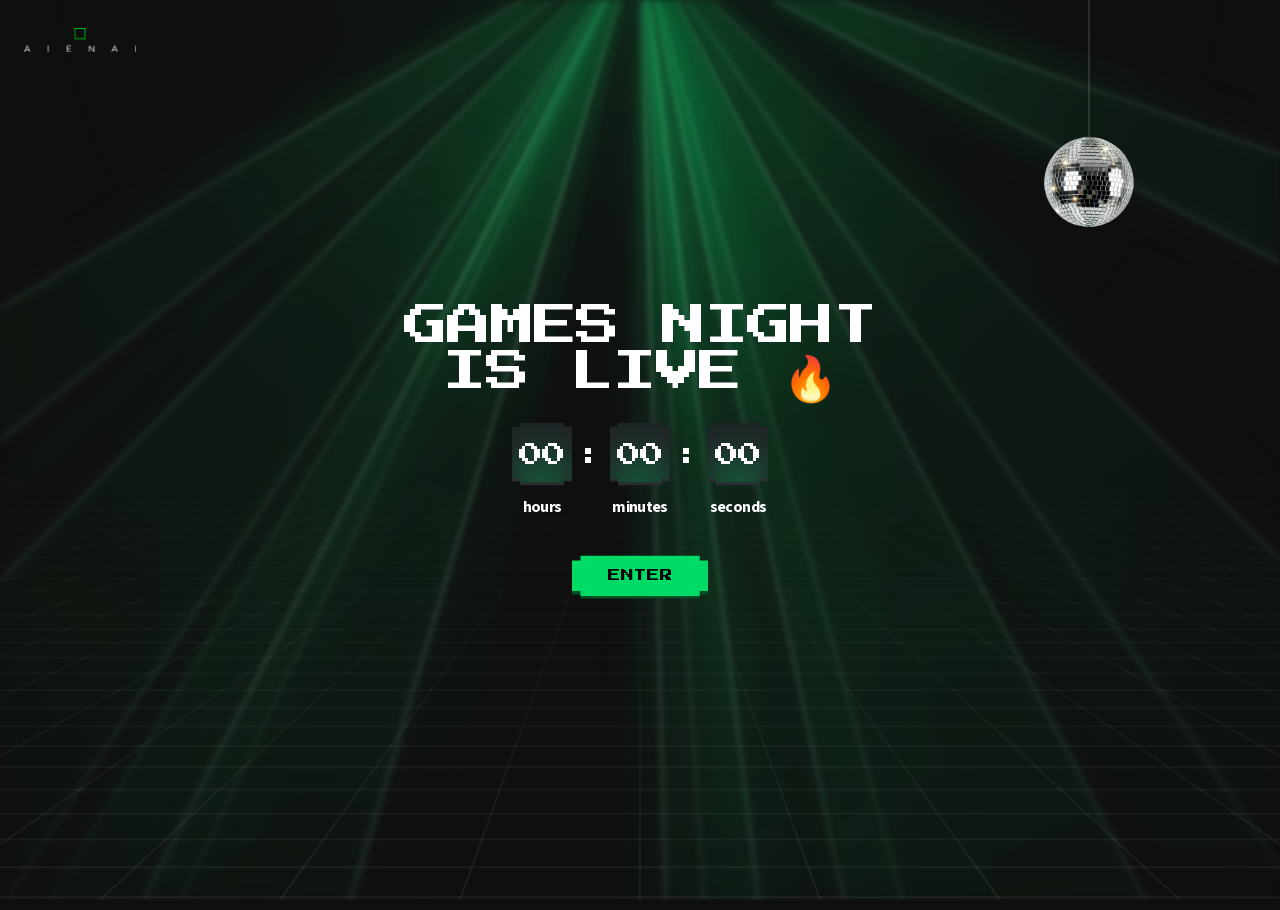
==== index.html @ 3b097fe2 "Add AIENAI Q3 socials holding page Countdown and run of show for the games night, built from Figma n" ====
<!DOCTYPE html>
<html lang="en-GB">
<head>
<meta charset="utf-8">
<meta name="viewport" content="width=device-width, initial-scale=1">
<title>AIENAI — The games haven’t started… yet.</title>
<style>
/* AIENAI holding page — Figma "HUM App" node 3719:5247 (Desktop - 1, 1440x832) */

/* Source Sans 3 stands in for Adobe Clean, which has no web-licensable equivalent. */
@font-face {
  font-family: "Press Start 2P";
  font-style: normal;
  font-weight: 400;
  font-display: block;
  src: url("[data-uri]") format("woff2");
}

@font-face {
  font-family: "Source Sans 3";
  font-style: normal;
  font-weight: 400;
  font-display: block;
  src: url("[data-uri]") format("woff2");
}

@font-face {
  font-family: "Source Sans 3";
  font-style: normal;
  font-weight: 700;
  font-display: block;
  src: url("[data-uri]") format("woff2");
}

:root {
  --bg: #0f0f0f;
  --plate-face: #202326;
  --plate-edge: #2A2E32;
  --green: #00DA66;
  --muted: #b3b3b3;
  --green-shadow: #005226;
  --pixel: "Press Start 2P", monospace;
  --ui: "Source Sans 3", "Adobe Clean", system-ui, -apple-system, sans-serif;
}

* { box-sizing: border-box; }

/* Both need overflow hidden, not just body: the off-state drift transforms push
   a view ~10px past the bottom edge, and overflow propagates html -> body, never
   body -> html. Left on html alone the viewport scrolls that 10px and shifts
   everything, the logo included. */
html, body {
  height: 100%;
  overflow: hidden;
}

body {
  margin: 0;
  background: var(--bg);
  color: #fff;
  font-family: var(--ui);
  overflow: hidden;
}

.defs {
  position: absolute;
  width: 0;
  height: 0;
}

/* The logo is the only route back to the countdown, so it sits above both
   views rather than alongside them at z-index 2. */
.logo-link {
  position: absolute;
  top: 28px;
  left: 24px;
  display: block;
  width: 112px;
  height: 24px;
  z-index: 3;
}

.logo-link:focus-visible {
  outline: 2px solid var(--green);
  outline-offset: 6px;
}

.logo {
  display: block;
  width: 112px;
  height: 24px;
  object-fit: cover;
}

/* Both views share the grid behind them, so only the foreground cross-fades.
   The outgoing view clears before the incoming one starts arriving, and each
   carries a 10px drift. The resting transform lives on the view itself; only
   the off states shift.

   Opacity and the drift start together, but the drift runs 100ms longer, so
   the content is gone before it settles and the eye never sees it stop. */
.view {
  opacity: 0;
  visibility: hidden;
  transition-property: opacity, transform, visibility;
  transition-duration: 300ms, 400ms, 0s;
  transition-timing-function: ease, ease, linear;
  transition-delay: 0s, 0s, 400ms;
}

.view.is-active {
  opacity: 1;
  visibility: visible;
  transition-delay: 200ms, 200ms, 0s;
}

/* The intro drifts downwards throughout its life: it arrives from above and
   leaves below, so the motion never reverses. The two offsets are distinct
   states, which is why leaving is tracked explicitly rather than inferred. */
.stage:not(.is-active) {
  transform: translate(-50%, calc(-50% - 10px));
}

.stage.is-leaving {
  transform: translate(-50%, calc(-50% + 10px));
}

/* The schedule rises into place and sinks back out. */
.schedule:not(.is-active) {
  transform: translateY(10px);
}

/* Used for one frame to reposition a hidden view without animating the jump. */
.view.no-transition {
  transition: none;
}

@media (prefers-reduced-motion: reduce) {
  .view,
  .view.is-active,
  .enter {
    transition: none;
  }
}

/* Centre stack: 758px wide, 40px between the headline block and the button. */
.stage {
  position: absolute;
  top: calc(50% + 0.5px);
  left: 50%;
  transform: translate(-50%, -50%);
  width: 758px;
  display: flex;
  flex-direction: column;
  align-items: center;
  gap: 40px;
  z-index: 2;
}

.headline-block {
  display: flex;
  flex-direction: column;
  align-items: center;
  gap: 28px;
  width: 100%;
}

.headline {
  margin: 0;
  width: 100%;
  font-family: var(--pixel);
  font-size: 44px;
  line-height: 46px;
  letter-spacing: -1.76px;
  font-weight: 400;
  text-align: center;
  color: #fff;
}

/* Countdown: three 60x93 units on a 98px pitch, colons centred in the gaps. */
.countdown {
  display: grid;
  grid-template-columns: 60px 38px 60px 38px 60px;
  align-items: start;
  width: 256px;
  height: 93px;
}

.unit {
  position: relative;
  width: 60px;
  height: 93px;
}

.plate {
  position: relative;
  width: 60px;
  height: 63px;
}

.plate-art {
  display: block;
  width: 60px;
  height: 63px;
}

.digits {
  position: absolute;
  top: 18px;
  left: 50%;
  transform: translateX(-50%);
  font-family: var(--pixel);
  font-size: 24px;
  line-height: 28px;
  letter-spacing: -0.96px;
  text-align: center;
  white-space: nowrap;
  color: #fff;
}

.label {
  position: absolute;
  top: 75px;
  left: 50%;
  transform: translateX(-50%);
  font-family: var(--ui);
  font-weight: 700;
  font-size: 16px;
  line-height: 18px;
  letter-spacing: -0.64px;
  text-align: center;
  white-space: nowrap;
  color: #fff;
}

/* Colons sit 2px lower than the digits, matching the Figma frame. */
.colon {
  margin-top: 20px;
  font-family: var(--pixel);
  font-size: 24px;
  line-height: 28px;
  letter-spacing: -0.96px;
  text-align: center;
  color: #fff;
}

.enter {
  position: relative;
  display: block;
  width: 136.23px;
  height: 43.9952px;
  text-decoration: none;
  transition: transform 150ms ease;
}

/* Scaling the anchor takes the plate and its label together. The label carries
   its own translateX(-50%), so it has to stay off the animated property or the
   two transforms overwrite each other and it jumps to the left edge. */
.enter:hover,
.enter:focus-visible {
  transform: scale(1.05);
}

.enter-art {
  display: block;
  width: 136.23px;
  height: 43.9952px;
}

.enter-text {
  position: absolute;
  top: 8.88px;
  left: 68.31px;
  transform: translateX(-50%);
  font-family: var(--pixel);
  font-size: 12.692px;
  line-height: 23.692px;
  letter-spacing: -0.2538px;
  white-space: nowrap;
  color: #000;
}

.enter:hover .enter-text,
.enter:focus-visible .enter-text {
  text-decoration: underline;
}

/* Run of show: a 680px column, left edge at 372px on the 1440px frame. */
.schedule {
  position: absolute;
  top: 80px;
  bottom: 0;
  left: calc(50% - 348px);
  width: 680px;
  overflow-y: auto;
  overscroll-behavior: contain;
  z-index: 2;
}

.schedule-title {
  margin: 0;
  padding: 8px;
  border-bottom: 1px solid var(--green);
  font-family: var(--pixel);
  font-size: 24px;
  line-height: 28px;
  letter-spacing: -0.96px;
  font-weight: 400;
  color: #fff;
}

/* The heading only takes focus to carry the reader across the transition. */
.schedule-title:focus:not(:focus-visible) {
  outline: none;
}

.schedule-table {
  margin-top: 40px;
}

/* Scaled ~15% up from the Figma 13px, with the row box and the time column
   widened to match so nothing tightens or clips. Eleven rows at this size
   still clear the 832px frame without scrolling. */
.schedule-head,
.schedule-row {
  display: flex;
  align-items: center;
  font-family: var(--ui);
  font-weight: 700;
  font-size: 15px;
  line-height: 21px;
  color: #fff;
}

.schedule-head {
  height: 32px;
  background: var(--plate-face);
  letter-spacing: 0.9px;
}

.schedule-row {
  height: 56px;
}

.col-time {
  flex: none;
  width: 78px;
  padding: 0 8px;
}

.col-segment {
  display: flex;
  flex: 1;
  flex-direction: column;
  gap: 2px;
  min-width: 0;
  padding: 0 16px;
}

.col-duration {
  flex: none;
  padding: 0 16px;
  text-align: right;
}

/* The row inherits bold from .schedule-row, so the UA's `b { bolder }` would
   resolve to 900 and only land on 700 for want of a heavier face. Pin it. */
.schedule-row .col-segment b {
  font-weight: 700;
}

/* The detail line steps back to regular, which is why a 400 face is loaded
   alongside the 700 one — without it, font matching reuses the bold. */
.schedule-row .col-segment small {
  font-weight: 400;
  font-size: 15px;
  line-height: 21px;
  color: var(--muted);
}

.schedule-row .col-duration {
  color: var(--muted);
}

/* Drawn at runtime by src/grid.js so the floor fills any viewport. */
.grid-pattern {
  position: fixed;
  inset: 0;
  overflow: hidden;
  z-index: 1;
  pointer-events: none;
}

.grid-pattern > svg {
  display: block;
  width: 100%;
  height: 100%;
}

/* Disco ball, Figma node 3746:10797: a 2px cord from the top edge down 140px,
   then a 100x100 ball at y=132, so the ball overlaps the last 8px of cord.
   Frame sits at x=1182 on the 1440 design, i.e. 158px in from the right.

   Horizontal position is the further right of two anchors. The right-hand one
   holds the design's corner offset, which is what wide screens get. The other
   keeps it clear of the 758px stage, and wins once the viewport is narrow
   enough that the corner offset would put the ball on top of the headline.
   Colliding is the worse failure of the two: html and body are overflow
   hidden, so an overlap cannot be scrolled away, whereas being pushed past
   the right edge just clips. */
.disco {
  position: fixed;
  top: 0;
  left: max(calc(100% - 258px), calc(50% + 399px));
  width: 100px;
  height: 232px;
  z-index: 1;
  pointer-events: none;
  /* Top of the cord. src/disco.js swings the whole element about this point,
     so the cord stays straight and the ball travels on its arc. */
  transform-origin: 50% 0;
}

/* Below this there is no room for it to be pushed into, and a half-clipped
   ball reads worse than no ball. */
@media (max-width: 900px) {
  .disco { display: none; }
}

.disco-cord {
  position: absolute;
  top: 0;
  left: 50%;
  transform: translateX(-50%);
  width: 2px;
  height: 140px;
  background: #d9d9d9;
  opacity: 0.15;
}

/* Deliberately not spinning. The source is a photograph, so its highlights are
   baked in; rotating the element would carry them round with it and the ball
   would read as lit from a moving source. */
.disco-ball {
  position: absolute;
  top: 132px;
  left: 0;
  width: 100px;
  height: 100px;
  background: url("[data-uri]") center / cover no-repeat;
  /* The only thing on either background layer that takes a pointer. Rounded so
     the grab target matches the ball rather than its bounding square; the
     image's own edge sits inside the inscribed circle, so nothing is clipped.
     touch-action stops a drag being claimed as a scroll gesture. */
  pointer-events: auto;
  border-radius: 50%;
  cursor: grab;
  touch-action: none;
}

.disco.is-dragging .disco-ball {
  cursor: grabbing;
}

/* Painted by src/lasers.js. Shares the grid's stacking band but comes later in
   the document, so the beams sit in front of the floor and behind the content
   without either needing its own z-index. */
.lasers {
  position: fixed;
  inset: 0;
  display: block;
  width: 100%;
  height: 100%;
  z-index: 1;
  pointer-events: none;
}
</style>
</head>
<body>

<svg class="defs" aria-hidden="true">
  <defs>
    <!-- Pixel-chamfered plate, 60x60, from Figma node 3724:5365 -->
    <path id="plate" d="M52 0V4H60V56H52V60H8V56H0V4H8V0H52Z"/>
    <!-- Button plate, 136.23x40.6152, from Figma node 3725:8258 -->
    <path id="key" d="M127.77 5.07715H136.23V35.5381H127.77V40.6152H8.46191V35.5381H0V5.07715H8.46191V0H127.77V5.07715Z"/>
    <clipPath id="plate-clip"><use href="#plate"/></clipPath>
    <filter id="glow-blur" x="-38" y="-7" width="136" height="136" filterUnits="userSpaceOnUse" color-interpolation-filters="sRGB">
      <feGaussianBlur stdDeviation="25"/>
    </filter>
  </defs>
</svg>

<a class="logo-link" href="#intro" aria-label="AIENAI, back to the countdown">
  <img class="logo" src="[data-uri]" width="112" height="24" alt="">
</a>

<main class="stage view" id="intro">
  <div class="headline-block">
    <h1 class="headline">The games haven’t<br>started… yet.</h1>

    <div class="countdown" role="timer" aria-live="off">
      <div class="unit">
        <div class="plate">
          <svg class="plate-art" viewBox="0 0 60 63" width="60" height="63" aria-hidden="true">
            <use href="#plate" y="3" fill="#2A2E32"/>
            <use href="#plate" fill="#202326"/>
            <g clip-path="url(#plate-clip)">
              <circle cx="30" cy="61" r="18" fill="#00DA66" filter="url(#glow-blur)"/>
            </g>
          </svg>
          <span class="digits" id="hours">4</span>
        </div>
        <span class="label">hours</span>
      </div>

      <span class="colon" aria-hidden="true">:</span>

      <div class="unit">
        <div class="plate">
          <svg class="plate-art" viewBox="0 0 60 63" width="60" height="63" aria-hidden="true">
            <use href="#plate" y="3" fill="#2A2E32"/>
            <use href="#plate" fill="#202326"/>
            <g clip-path="url(#plate-clip)">
              <circle cx="30" cy="61" r="18" fill="#00DA66" filter="url(#glow-blur)"/>
            </g>
          </svg>
          <span class="digits" id="minutes">37</span>
        </div>
        <span class="label">minutes</span>
      </div>

      <span class="colon" aria-hidden="true">:</span>

      <div class="unit">
        <div class="plate">
          <svg class="plate-art" viewBox="0 0 60 63" width="60" height="63" aria-hidden="true">
            <use href="#plate" y="3" fill="#2A2E32"/>
            <use href="#plate" fill="#202326"/>
            <g clip-path="url(#plate-clip)">
              <circle cx="30" cy="61" r="18" fill="#00DA66" filter="url(#glow-blur)"/>
            </g>
          </svg>
          <span class="digits" id="seconds">56</span>
        </div>
        <span class="label">seconds</span>
      </div>
    </div>
  </div>

  <a class="enter" href="#schedule" data-focus>
    <svg class="enter-art" viewBox="0 0 136.23 43.9952" width="136.23" height="43.9952" aria-hidden="true">
      <use href="#key" y="3.38" fill="#005226"/>
      <use href="#key" fill="#00DA66"/>
    </svg>
    <span class="enter-text">ENTER</span>
  </a>
</main>

<section class="schedule view" id="schedule">
  <h2 class="schedule-title" data-focus tabindex="-1">Q3 Socials</h2>

  <div class="schedule-table">
    <div class="schedule-head">
      <span class="col-time">TIME</span>
      <span class="col-segment">SEGMENT</span>
      <span class="col-duration">DURATION</span>
    </div>
    <div class="schedule-rows" id="schedule-rows"></div>
  </div>
</section>

<div class="grid-pattern" aria-hidden="true"><svg id="grid" aria-hidden="true"></svg></div>
<canvas class="lasers" id="lasers" aria-hidden="true"></canvas>

<!-- Figma node 3746:10797. Sits outside both views so it hangs over the intro
     and the schedule alike, and after the canvas so the beams pass behind it. -->
<div class="disco" aria-hidden="true">
  <span class="disco-cord"></span>
  <span class="disco-ball"></span>
</div>

<script>
/* Perspective floor from Figma node 3725:7473.
 *
 * Figma exports this as 73 masked SVGs (~10MB) at one fixed size. The geometry
 * underneath is simple, so it is redrawn here to whatever the viewport is.
 *
 * Everything is expressed relative to the floor depth (horizon to bottom edge),
 * which keeps the grid self-similar: a taller viewport scales the whole floor
 * rather than revealing a differently-proportioned one. Row positions and the
 * bottom-edge column spacing match the measured design at 1440x832; the
 * columns terminate on a band rather than the Figma vanishing point.
 */
(() => {
  const svg = document.getElementById("grid");
  if (!svg) return;

  const HORIZON = 0.5112; // fraction of viewport height, from the 1440x832 frame
  const COLUMN_SLOPE = 0.40912; // sideways drift per pixel of depth, per column
  const REFERENCE_DEPTH = 406.947;
  const REFERENCE_STROKE = 2;
  const FAN = 40; // extra columns past the viewport edge, forming the haze at the horizon

  // Columns terminate along a horizontal band rather than a single vanishing
  // point. tanh puts the outer columns asymptotically at the band's two ends,
  // so the haze collects there instead of being lost off-screen.
  const BAND_WIDTH = 0.6; // fraction of viewport width spanned by the band
  const BAND_TAPER = 0.12; // column spacing at the band, relative to the bottom edge

  // Row positions as fractions of floor depth, measured off the Figma export.
  // They compress faster than a true perspective near the horizon, so they are
  // kept verbatim rather than derived.
  const ROWS = [
    0.994, 0.92551, 0.86256, 0.80392, 0.74914, 0.69803, 0.65001, 0.60507,
    0.56274, 0.52273, 0.48502, 0.44947, 0.41561, 0.38359, 0.35312, 0.32419,
    0.29664, 0.27047, 0.24538, 0.22137, 0.1986, 0.17659, 0.15565, 0.13549,
    0.1161, 0.09748, 0.07962, 0.06254, 0.04592, 0.03007, 0.01467,
  ];

  const FADE_TO = 0.06; // line opacity at the bottom edge; zero at the horizon

  function draw() {
    const w = window.innerWidth;
    const h = window.innerHeight;
    const horizonY = h * HORIZON;
    const depth = h - horizonY;
    const originX = w / 2;
    const spread = COLUMN_SLOPE * depth; // column spacing at the bottom edge

    const parts = [
      `<defs><linearGradient id="grid-fade" gradientUnits="userSpaceOnUse" x1="0" y1="${horizonY.toFixed(2)}" x2="0" y2="${h}">` +
        `<stop offset="0" stop-color="#fff" stop-opacity="0"/>` +
        `<stop offset="1" stop-color="#fff" stop-opacity="${FADE_TO}"/>` +
        `</linearGradient></defs>`,
    ];
    const line = (x1, y1, x2, y2) =>
      parts.push(
        `<line x1="${x1.toFixed(2)}" y1="${y1.toFixed(2)}" x2="${x2.toFixed(2)}" y2="${y2.toFixed(2)}"/>`
      );

    const halfBand = (BAND_WIDTH * w) / 2;
    const bandSpacing = BAND_TAPER * spread;

    const columns = Math.ceil(originX / spread) + FAN;
    for (let n = -columns; n <= columns; n++) {
      const top = originX + halfBand * Math.tanh((n * bandSpacing) / halfBand);
      const drift = originX + n * spread - top;
      // Cut each column where it leaves the viewport, sideways or at the bottom.
      const t =
        drift === 0 ? 1 : Math.min(1, (drift > 0 ? w - top : top) / Math.abs(drift));
      line(top, horizonY, top + drift * t, horizonY + depth * t);
    }

    for (const t of ROWS) {
      const y = horizonY + depth * t;
      line(0, y, w, y);
    }

    svg.setAttribute("viewBox", `0 0 ${w} ${h}`);
    svg.setAttribute("stroke", "url(#grid-fade)");
    svg.setAttribute("stroke-width", (REFERENCE_STROKE * (depth / REFERENCE_DEPTH)).toFixed(2));
    svg.innerHTML = parts.join("");
  }

  let queued = false;
  draw();
  addEventListener("resize", () => {
    if (queued) return;
    queued = true;
    requestAnimationFrame(() => {
      queued = false;
      draw();
    });
  });
})();
</script>
<script>
/* The iMessage "Lasers" screen effect, rebuilt in one green and anchored to the
 * top edge rather than to a message bubble.
 *
 * Beams are rendered sharp into an offscreen buffer, then that whole buffer is
 * composited back three times at different blur radii: wide and faint for the
 * room glow, mid for the halo, tight to keep the edges readable. The blur is
 * what gives a beam its soft edge and the bloom inside it, and doing it once
 * over the whole fan also means crossings bloom together rather than each beam
 * carrying its own separate haze.
 *
 * Approximating that falloff by stacking nested wedges was tried first and does
 * not work at this scale. An edge line is only a few pixels across, so every
 * layer lands inside the same pixel column and the profile ends up quantised by
 * the raster, leaving the hard edge the layers were meant to remove.
 *
 * A beam is a shaft, not a line: two bright edge lines with a dimmer green fill
 * between them and a haze around the outside, four wedges in all. Blurring a
 * single bright centre line can only ever give a rope, because it has no
 * interior that is darker than its own edges; the structure has to be drawn in
 * before the blur can soften it.
 *
 * The source colour never changes; only intensity does. The original cycles the
 * hue, which is where most of its life comes from, so that life has to be found
 * elsewhere: every beam sways and flickers on its own period, and the periods
 * are deliberately unrelated so the fan never visibly repeats as a whole.
 *
 * Sits above the floor grid and below the content. Beams reaching the headline
 * are far enough down their falloff to stay well under white text.
 */
(() => {
  const canvas = document.getElementById("lasers");
  if (!canvas || !canvas.getContext) return;

  const ctx = canvas.getContext("2d");
  const buf = document.createElement("canvas");
  const bctx = buf.getContext("2d");
  const reduced = matchMedia("(prefers-reduced-motion: reduce)");

  // Canvas filter is Chrome 52+, Firefox 49+, Safari 17+. Without it the beams
  // still draw, just without the bloom, so the page degrades rather than fails.
  const canBlur = typeof ctx.filter === "string";

  // Blur radius, alpha. Radii are in design pixels and scaled to the viewport
  // so the glow keeps its proportions rather than thinning out on big screens.
  const PASSES = [
    [30, 0.36],
    [10, 0.42],
    [2.5, 0.85],
  ];

  // A beam is a shaft, not a line: two bright edges with a green fill between
  // them. Drawing one glowing line per beam gave a rope rather than a shaft,
  // because a single blurred core has no interior to be dimmer than its edges.
  const EDGE_RGB = "190,255,220";
  const FILL_RGB = "0,218,102";
  const HALO_RGB = "0,218,102";
  // The fill has to stay well under the edges. Measured at parity the shaft
  // blurs into a flat bar and the edges stop reading as edges at all; the gap
  // below is what keeps them visible through the widest blur pass.
  const EDGE_ALPHA = 0.8;
  const FILL_ALPHA = 0.15;
  const HALO_ALPHA = 0.085;
  // Halo reaches this far outside the shaft, as a multiple of its half-width.
  const HALO_SPREAD = 1.9;

  // Design pixels the apex sits above the top edge, scaled with the viewport.
  const ORIGIN_LIFT = 64;

  // Shapes the sway. A plain sine spreads its speed evenly over the sweep and
  // reads as a drift; a galvanometer crosses its centre quickly and then
  // brakes into each extreme. Dropping the exponent below 1 sharpens the
  // crossing and lengthens the braking.
  //
  // It cannot go far. The derivative is unbounded at the crossing, so the beam
  // stops sweeping and starts teleporting: at 0.55, measured per frame rather
  // than per instant, the sweep sits under a third of its own top speed for
  // 98% of its travel and covers the rest in a couple of frames, which reads
  // as a twitch. 0.82 keeps about 40% of the sweep at speed and spends the
  // other 60% braking, which is the shape being aimed at.
  const SWAY_SHAPE = 0.82;

  function swing(phase) {
    const s = Math.sin(phase);
    return Math.sign(s) * Math.abs(s) ** SWAY_SHAPE;
  }

  // Fixed seed: the fan is authored, not random per load, so what gets reviewed
  // is what ships.
  const rand = (() => {
    let s = 0x2f6e2b1;
    return () => ((s = (s * 1664525 + 1013904223) >>> 0) / 4294967296);
  })();

  // Fewer than before: each beam is now a ribbon rather than a line, so the
  // same count would close the fan into a solid sheet.
  const BEAM_COUNT = 9;

  const BEAMS = Array.from({ length: BEAM_COUNT }, (_, i) => {
    const t = i / (BEAM_COUNT - 1);
    return {
      // Fanned across the lower half circle, jittered so the spacing never
      // looks stepped.
      angle: (t - 0.5) * 2.42 + (rand() - 0.5) * 0.4,
      sway: 0.04 + rand() * 0.1,
      // Crosses in 1.3 to 2.4 seconds. The shaping only redistributes speed
      // within a sweep, it cannot make one faster, so the period has to carry
      // the actual pace.
      swaySpeed: 1.3 + rand() * 1.1,
      swayPhase: rand() * Math.PI * 2,
      // Angular half-width, so a beam keeps its shape at any viewport size.
      // Sized against the blur rather than by eye: the widest pass is 30px, so
      // anything narrower than roughly 60px across gets its interior filled
      // straight back in and the two edges collapse into one line again. These
      // clear that from about a third of the way down the screen, which is
      // also where the reference beams start to separate.
      width: 0.045 + rand() * 0.085,
      // Half-thickness of an edge line. Small enough that the blur is what
      // gives it its visible width, as with the old core.
      edge: 0.0016 + rand() * 0.0016,
      flickerSpeed: 0.5 + rand() * 1.9,
      flickerPhase: rand() * Math.PI * 2,
      // Wide range on purpose: an evenly lit fan reads as a peacock tail, so a
      // few beams carry the eye and the rest sit back as haze.
      gain: 0.28 + rand() * 0.72,
      // How far the shaft opens and closes, as a fraction of its width. The
      // low end of the range is near zero on purpose: a fan where every beam
      // breathes reads as the whole thing pulsing, so some have to hold still
      // for the ones that move to be noticed.
      breathe: 0.06 + rand() * 0.42,
      // Roughly a 12 to 25 second cycle. Slower than this and the shaft is
      // only ever measurably wider, never seen to widen; faster and it stops
      // being a beam sweeping and starts being a shape animating.
      breatheSpeed: 0.26 + rand() * 0.27,
      // Phase is stepped by index rather than drawn from the seed. Random
      // phases clump, and any moment where most of the fan happens to be in
      // step turns the effect into a single global pulse. Spreading them round
      // the circle guarantees that whatever is opening has something else
      // closing against it; the unequal speeds then let the pairing drift so
      // it never settles into a visible rhythm.
      breathePhase: (i / BEAM_COUNT) * Math.PI * 2 + rand() * 0.5,
    };
  });

  let w = 0;
  let h = 0;
  let scale = 1;
  let raf = null;

  function resize() {
    // Deliberately 1x even on retina. Blur cost scales with pixel count, and at
    // dpr 2 the three passes are four times the work for detail that the blur
    // immediately destroys. Measured at 1440x832: ~5ms a frame at 1x, which
    // would not hold at 2x. Nothing in this layer has a hard edge to lose;
    // the grid and the text are separate elements and stay crisp.
    const dpr = 1;
    w = innerWidth;
    h = innerHeight;
    scale = Math.max(0.6, h / 832);

    for (const c of [canvas, buf]) {
      c.width = Math.round(w * dpr);
      c.height = Math.round(h * dpr);
    }
    ctx.setTransform(dpr, 0, 0, dpr, 0, 0);
    bctx.setTransform(dpr, 0, 0, dpr, 0, 0);
  }

  // Fills between two angular bounds either side of the beam axis. Bounds are
  // independent rather than symmetric so the same primitive draws the interior
  // fill, the halo around it, and each edge line as an off-centre sliver.
  function wedge(ox, oy, angle, a0, a1, reach, alpha, rgb) {
    const s0 = Math.sin(angle + a0);
    const c0 = Math.cos(angle + a0);
    const s1 = Math.sin(angle + a1);
    const c1 = Math.cos(angle + a1);

    // The apex is nudged off the origin so a zero-width sliver still has area.
    const near = 1;
    const ex = ox + Math.sin(angle) * reach;
    const ey = oy + Math.cos(angle) * reach;

    // Falloff is deliberately front-loaded. The reach has to exceed the screen
    // diagonal or shallow beams stop mid-air, but a gradient spread evenly over
    // that reach leaves them near full strength at the bottom edge, which is
    // what turns the fan into a solid sunburst.
    const grad = bctx.createLinearGradient(ox, oy, ex, ey);
    grad.addColorStop(0, `rgba(${rgb},${alpha})`);
    grad.addColorStop(0.05, `rgba(${rgb},${alpha})`);
    grad.addColorStop(0.24, `rgba(${rgb},${alpha * 0.3})`);
    grad.addColorStop(0.62, `rgba(${rgb},0)`);
    grad.addColorStop(1, `rgba(${rgb},0)`);

    bctx.fillStyle = grad;
    bctx.beginPath();
    bctx.moveTo(ox + s0 * near, oy + c0 * near);
    bctx.lineTo(ox + s1 * near, oy + c1 * near);
    bctx.lineTo(ox + s1 * reach, oy + c1 * reach);
    bctx.lineTo(ox + s0 * reach, oy + c0 * reach);
    bctx.closePath();
    bctx.fill();
  }

  function draw(t) {
    const ox = w / 2;
    // Apex sits above the top edge so the pinch point where every shaft
    // collapses to a point is off-screen. Sitting it on the edge gave the fan
    // a visible origin, which reads as a light source in the room rather than
    // beams passing through it. Far enough up that the narrowest shaft has
    // opened past the blur by the time it crosses into view.
    const oy = -ORIGIN_LIFT * scale;
    const reach = Math.hypot(w, h) * 1.35;

    bctx.clearRect(0, 0, w, h);
    bctx.globalCompositeOperation = "lighter";

    for (const b of BEAMS) {
      const angle = b.angle + swing(t * b.swaySpeed + b.swayPhase) * b.sway;
      // Never fully off: a beam that blinks out and back reads as a glitch.
      const flicker = 0.72 + 0.28 * Math.sin(t * b.flickerSpeed + b.flickerPhase);
      const gain = b.gain * flicker;
      // Only the shaft opens and closes. The edges are lines, so they keep
      // their thickness and travel apart instead of fattening with it.
      const wd =
        b.width * (1 + Math.sin(t * b.breatheSpeed + b.breathePhase) * b.breathe);
      const ed = b.edge;

      // Outside in: haze around the shaft, the green interior, then the two
      // edges last so they sit on top of their own fill rather than under it.
      const halo = wd * HALO_SPREAD;
      wedge(ox, oy, angle, -halo, halo, reach, HALO_ALPHA * gain, HALO_RGB);
      wedge(ox, oy, angle, -wd, wd, reach, FILL_ALPHA * gain, FILL_RGB);
      wedge(ox, oy, angle, -wd - ed, -wd + ed, reach, EDGE_ALPHA * gain, EDGE_RGB);
      wedge(ox, oy, angle, wd - ed, wd + ed, reach, EDGE_ALPHA * gain, EDGE_RGB);
    }

    ctx.clearRect(0, 0, w, h);
    ctx.globalCompositeOperation = "lighter";

    // Wash: lifts the black just enough that the beams look like they are
    // lighting the room rather than floating over it.
    const wash = ctx.createRadialGradient(ox, oy, 0, ox, oy, h * 0.7);
    wash.addColorStop(0, "rgba(0,218,102,0.055)");
    wash.addColorStop(0.5, "rgba(0,218,102,0.014)");
    wash.addColorStop(1, "rgba(0,218,102,0)");
    ctx.fillStyle = wash;
    ctx.fillRect(0, 0, w, h);

    if (canBlur) {
      for (const [radius, alpha] of PASSES) {
        ctx.filter = `blur(${(radius * scale).toFixed(2)}px)`;
        ctx.globalAlpha = alpha;
        ctx.drawImage(buf, 0, 0, w, h);
      }
      ctx.filter = "none";
      ctx.globalAlpha = 1;
    } else {
      ctx.drawImage(buf, 0, 0, w, h);
    }

    // Bloom, breathing on a period unrelated to any beam.
    const pulse = 0.85 + 0.15 * Math.sin(t * 0.9);
    const r = Math.min(w, h) * 0.16 * pulse;
    const bloom = ctx.createRadialGradient(ox, oy, 0, ox, oy, r);
    bloom.addColorStop(0, "rgba(200,255,225,0.22)");
    bloom.addColorStop(0.3, "rgba(0,218,102,0.085)");
    bloom.addColorStop(1, "rgba(0,218,102,0)");
    ctx.fillStyle = bloom;
    ctx.fillRect(ox - r, oy - r, r * 2, r * 2);

    ctx.globalCompositeOperation = "source-over";
  }

  function frame(now) {
    draw(now / 1000);
    raf = requestAnimationFrame(frame);
  }

  function start() {
    stop();
    if (reduced.matches) {
      draw(0);
      return;
    }
    raf = requestAnimationFrame(frame);
  }

  function stop() {
    if (raf !== null) cancelAnimationFrame(raf);
    raf = null;
  }

  resize();
  start();

  let queued = false;
  addEventListener("resize", () => {
    if (queued) return;
    queued = true;
    requestAnimationFrame(() => {
      queued = false;
      resize();
      if (reduced.matches) draw(0);
    });
  });

  // Nothing to animate for a backgrounded tab.
  addEventListener("visibilitychange", () => (document.hidden ? stop() : start()));
  reduced.addEventListener("change", start);
})();
</script>
<script>
/* Makes the disco ball a pendulum you can drag.
 *
 * The whole .disco element rotates about the top of its cord rather than the
 * ball moving on its own, which is what a ball on a string actually does: the
 * cord stays straight and the ball tilts with it.
 *
 * Released, it integrates a damped pendulum rather than running a canned
 * keyframe animation. A fixed animation would always swing the same distance
 * for the same length of time, so a nudge and a hard flick would look
 * identical; here the release speed comes off the pointer and carries through.
 *
 * Idle cost is zero. The loop sleeps once the swing falls below a threshold
 * and is only woken by a release, so the page is not holding a frame open for
 * a ball that is hanging still, on top of what the lasers already cost.
 */
(() => {
  const root = document.querySelector(".disco");
  const ball = document.querySelector(".disco-ball");
  if (!root || !ball) return;

  const reduced = matchMedia("(prefers-reduced-motion: reduce)");

  // Pivot to centre of mass: 140px of cord, less the 8px the ball overlaps it,
  // plus the ball's 50px radius.
  const LENGTH = 182;
  // Not real gravity. Pixels are not metres, and at 9.81 the period works out
  // near 27 seconds, which reads as broken rather than slow. This gives about
  // 1.9s, which is what a ball on a short cord looks like.
  const GRAVITY = 2000;
  // Settles in about 11 seconds from a full-scale drag. Lighter damping looks
  // no better and keeps the corner of the page moving for nearly 20.
  const DAMPING = 1;
  // Past critical, so under reduced motion it returns to rest without ever
  // crossing centre. The drag still tracks; it just doesn't oscillate after.
  const REDUCED_DAMPING = 6;
  const MAX_ANGLE = 0.6;
  // Fixed substep. Integrating a whole frame at once goes unstable on a long
  // frame, and a dropped frame is exactly when the swing is worth keeping.
  const STEP = 1 / 240;
  const SLEEP_ANGLE = 0.002;
  const SLEEP_SPEED = 0.01;
  // A flick can report an enormous instantaneous speed, and this is a real
  // pendulum rather than an eased animation, so too much of it puts the ball
  // over the top: measured at 8 it carried 464 degrees, winding right round
  // the pivot instead of swinging. At 2.5 a hard flick from the drag limit
  // peaks near 53 degrees, which is as far as it can go and still read as a
  // swing.
  const MAX_RELEASE_SPEED = 2.5;
  // A pointer that came to rest before letting go should drop, not fling.
  const STALE_MS = 120;

  let angle = 0;
  let speed = 0;
  let pivotX = 0;
  let dragging = false;
  let pointerId = null;
  let lastAngle = 0;
  let lastTime = 0;
  let prev = 0;
  let carry = 0;
  let raf = null;

  function measure() {
    // Read the used style rather than the bounding box: the box is the rotated
    // one, so measuring it mid-swing would walk the pivot along with the ball.
    if (!root.offsetWidth) return;
    pivotX = parseFloat(getComputedStyle(root).left) + root.offsetWidth / 2;
  }

  // The cord swings and the ball counter-rotates by the same amount, so it
  // travels along the arc while keeping its own orientation. That is what a
  // ball on a chain does, as opposed to a bob on a rigid rod, and it is also
  // the only way the swing can go wide: the source is a photograph, so its
  // specular highlights are baked in, and carrying them round through 50
  // degrees reads as the room's lighting having swung rather than the ball.
  function render() {
    const t = angle ? `rotate(${angle.toFixed(5)}rad)` : "";
    root.style.transform = t;
    ball.style.transform = angle ? `rotate(${(-angle).toFixed(5)}rad)` : "";
  }

  // The CSS rotation that puts the ball under the pointer, taken from the
  // pointer's horizontal offset against the fixed cord length.
  //
  // The pointer's y is deliberately not used. It was the vertical leg of an
  // atan2, but it measures the absolute drop below the pivot, so dragging
  // downwards lengthened that leg and shrank the angle: the same 80px
  // sideways pull gave 30 degrees at the ball's resting height and 10 at
  // 300px below it, and a straight-down drag gave zero. Down-and-sideways is
  // the natural gesture on a ball hanging at the top of the screen, and a
  // drag that barely moved and then barely swung read as the ball having
  // seized. The cord can't stretch, so its length is the hypotenuse and the
  // horizontal offset alone fixes the angle.
  //
  // Note the sign. This returns a rotation, not a bearing, and a positive CSS
  // rotation carries a point hanging below the origin to the left: six
  // o'clock going clockwise arrives at seven, not five. Measuring the offset
  // the other way round and handing that straight to rotate() sends the ball
  // away from the pointer.
  function angleFor(x) {
    const reach = Math.max(-1, Math.min(1, (pivotX - x) / LENGTH));
    const a = Math.asin(reach);
    return Math.max(-MAX_ANGLE, Math.min(MAX_ANGLE, a));
  }

  function frame(now) {
    const damping = reduced.matches ? REDUCED_DAMPING : DAMPING;
    carry += Math.min(0.05, (now - prev) / 1000);
    prev = now;

    while (carry >= STEP) {
      speed += (-(GRAVITY / LENGTH) * Math.sin(angle) - damping * speed) * STEP;
      angle += speed * STEP;
      carry -= STEP;
    }
    render();

    if (Math.abs(angle) < SLEEP_ANGLE && Math.abs(speed) < SLEEP_SPEED) {
      angle = 0;
      speed = 0;
      render();
      raf = null;
      return;
    }
    raf = requestAnimationFrame(frame);
  }

  function wake() {
    if (raf !== null) return;
    prev = performance.now();
    carry = 0;
    raf = requestAnimationFrame(frame);
  }

  ball.addEventListener("pointerdown", (e) => {
    measure();
    dragging = true;
    pointerId = e.pointerId;
    ball.setPointerCapture(pointerId);
    root.classList.add("is-dragging");
    if (raf !== null) {
      cancelAnimationFrame(raf);
      raf = null;
    }
    speed = 0;
    angle = angleFor(e.clientX);
    lastAngle = angle;
    lastTime = performance.now();
    render();
    e.preventDefault();
  });

  ball.addEventListener("pointermove", (e) => {
    if (!dragging || e.pointerId !== pointerId) return;
    const next = angleFor(e.clientX);
    const now = performance.now();
    const dt = (now - lastTime) / 1000;
    // Sampling every move event makes the release speed jittery on a fast
    // pointer; a floor on dt averages over enough travel to be stable.
    if (dt > 0.008) {
      speed = (next - lastAngle) / dt;
      lastAngle = next;
      lastTime = now;
    }
    angle = next;
    render();
  });

  function release(e) {
    if (!dragging || (e && e.pointerId !== pointerId)) return;
    dragging = false;
    pointerId = null;
    root.classList.remove("is-dragging");
    if (performance.now() - lastTime > STALE_MS) speed = 0;
    speed = Math.max(-MAX_RELEASE_SPEED, Math.min(MAX_RELEASE_SPEED, speed));
    wake();
  }

  ball.addEventListener("pointerup", release);
  ball.addEventListener("pointercancel", release);
  // Capture can be dropped without a pointerup ever reaching the ball. Left
  // unhandled, dragging stays true for good: the ball holds its angle, ignores
  // the physics loop and keeps the grabbing cursor, which is the one way it can
  // genuinely seize rather than just swing weakly.
  ball.addEventListener("lostpointercapture", release);

  measure();
  addEventListener("resize", measure);
})();
</script>
<script>
/* Clicks the ENTER button.
 *
 * The source recording is a real mouse click, which is two separate transients:
 * a quiet tick as the button goes down and a louder one as it comes back up,
 * 125ms apart. Rather than store that gap, the two are cut out as their own
 * assets and fired on pointerdown and pointerup, so the sound lasts as long as
 * the press actually lasts. A long hold holds the click open, which a single
 * baked clip can't do, and it drops the 115ms of inaudible silence between them
 * that would otherwise be ~70% of the bytes.
 *
 * Web Audio rather than an <audio> element: a new buffer source per press has
 * no rewind, so repeated taps always sound and overlap cleanly instead of
 * cutting each other off.
 *
 * The context is built on the first press, not at load. Built at load it would
 * be born suspended and log an autoplay warning; built inside the gesture it
 * starts running. Decoding is async, so the very first press plays a frame or
 * two late, and every press after it is immediate.
 */
(() => {
  const enter = document.querySelector(".enter");
  if (!enter) return;

  const Ctx = window.AudioContext || window.webkitAudioContext;
  if (!Ctx) return;

  // Both peak at -1dBFS. That is mastering level, not interface level, so it is
  // pulled down here rather than baked into the assets: the gain is the part
  // worth tuning, and attenuating the PCM would only throw away resolution.
  const VOLUME = 0.35;

  const SOUNDS = {
    down: "UklGRhgFAABXQVZFZm10IBAAAAABAAEARKwAAIhYAQACABAATElTVBoAAABJTkZPSVNGVA4AAABMYXZmNjIuMTIuMTAxAGRhdGHSBAAAAwD+/wMA/v8DAP7/AgAAAAEAAAAAAAAAAAACAP7/AgD//wEAAQD//wIA//8BAAEA/v8CAP//AAACAP7/AgD+/wIAAAAAAAAAAAD//wIA//8CAP//AQAAAAIA/f8EAPv/BAD+/wEAAQAAAAAAAAAAAAAAAQAAAAEA//8DAP7/AgAAAAAAAQD//wEAAAABAP//AgD+/wMA/f8DAP//AQAAAAAAAgD+/wMA/f8DAP7/AgAAAAEA//8CAP7/AgAAAAAAAQD//wEA//8BAAAAAAAAAAEAAAD//wEA7v/v//T/8gBs/0AaOAB919Y4l/BxW3ATphRLFwS66SRTveDyMxDMx/0hTN+lXxdQK/ys/9CNxMhLkznROT8PEnZO4BG4AUojTRM4SRED6tPtz56QnNpGCCsGzyQ7/TEQWQwtIxZKlyP9CBXt7biQ2UgAAgCjFRLzyvPvAHkGFTIPIBIIue+B1VTzvPav/ukB8vIU8rUDkQo5DKkTR/QM/ZH9S/Pd+yvwQ/0P+LP+1BTbDvsRXgjM/8f4APKc8tTucvN4+yD+hwihCo4KSAswBA4DZv4b/MD7DfYQ+Xz6a/svAOcA2gPwBHwD4gMdA7MC4wBQ/qf9A/1R/UX+2/41AAcBgQEpAosCngIAAhEBYADQ/7r/tP+4//j/YACkAMcA4ADzANsAngCPAKUAxAC0AKUAtQDUANsAxgC9AKoAhQBaAGAAlwDSAPcABQH2AK0ASwD4/9r/2f/w/wwANwB0ALgA1ADaALsAigBOADEAFgD7//H/AQApAD4AXgB1AIkAhQB6AFoAMwAJANf/xf/L/+T/BwAbADAAMgAyACgAGwAIAPz/8P/m/+L/3//w//f/AAAOABYAFAAOAAEA/f/5//L/9P/0//b/9//9//r/AAD+//j/+f/1//j/9//2//b/9P/3//X/9v/y//X/8//0//D/8//0//T/9//x//H/9v/w//b/7//z//D/9f/x//P/8//x//X/8v/z//D/8v/0/+//8//u//T/8v/z//P/8v/z//L/8//w//P/8P/z//D/8//0//H/9f/w//P/9f/y//L/8//w//L/8//y//D/8v/w//T/8P/z//P/8//x//T/8f/0/+7/8v/x//L/8f/w//P/8P/x//H/9P/w//D/8f/y//X/8f/y//H/8v/y//H/8v/y//L/9P/z//H/9P/w//b/8P/z//L/8P/z//H/9P/v//L/8//x//T/7P/2//D/9//w//b/7//0//D/9P/v//T/8v/x//D/8//0//D/9v/x//H/8//0//T/8v/0//T/8f/4//L/9//w//f/8//3//D/9P/0//T/9f/0//T/9v/z//b/+f/0//X/9v/1//b/9P/3//b/9//3//f/9f/3//f/9//3//f/9//4//X/9v/3//n/+P/4//j/9v/5//j/+P/4//n/9//6//n/+f/5//n/+//4//z/+P/8//j/+v/7//r/+//6//v/+v/8//n/+//7//v/+v/8//v//P/8//v//f/9//z//f/8//3//P/8//3//f/8//3//f/+//7//v/+//3////9//7//v/+//7////+/////v///////////wAA//8AAP//AAAAAAAAAAAAAAAAAAAAAA==",
    up: "UklGRl4NAABXQVZFZm10IBAAAAABAAEARKwAAIhYAQACABAATElTVBoAAABJTkZPSVNGVA4AAABMYXZmNjIuMTIuMTAxAGRhdGEYDQAA/f8CAP7/AAD/////AAD/////AAD+/wEA/f8CAP7///8BAP3/AgD+/wAA//8BAP3/AQD+/wAA//8AAP3/AQD+////AAD+/wAA///+/wAA/v8BAP7/AQD8/wMA/P8DAPz/AQD9/wEA/////wAA/v8BAP3/AQD/////AQD9/wEA/f8AAP////8AAP7///8BAPz/AwD8/wEAAAD+/wEA/v///wEA/v8BAP3/AgD9/wEA/v8AAP//AAD+/wEA/v8AAP///v8CAP7/AAD/////AAD//wAA/f8BAP3/AQD+/wAA/v8AAP7/AgD9/wEA/v8AAP////8AAP7/AQD+////AQD+/wEA/v///wAAAQD//wIA//8AAAEA//8CAP//AQD+/wIA5//l/+b/3f/e/+b/6f8XAIb/hwGjAEQDiAF4/Sn6YQU8HS0bnRNIAPXqptyf0yAmPlLvQvwtYBAz+gPrnO83VGJWgUbGLhURFPo+5psKhkPtNvgdtftO3DHGv7bl+qky4wUW/[base64]/+QM3hJjEZsMVA2vEFgWWCzjQDtFakMsOycz+R6BDV8JNAj4AAX1Ue505vTRaMBpvO/HqNRt4aD1IACV/gX60vZiANgKEg+NFJENfwNb+Jjs3+k88jf43gPxA1ABfAOt/zAIFBfAJ7outC2gKvkgVQ+gB/oFgAmoAaD1Ue0S5G/WRdpp4j7yIvMk8VP3YfeG9Lv3yPunBGsBygArAnX6NPSQ8nDy6PXu8Ib1NQCYA+sHagaGCWsK3ARYCqUNlxQmFO4PFQcC+xDz9/al+Qv+l/6e/G79UPfa8V3ztvWn+zT9FPuY9jfx9/G39k77X/2V+R362/ck9iX4bv62BnIMmxJlFXoTxQ57DgAPZBF9EE4Qugz6BWADBgGG/839qfoD+Zz2wvR28u3xGPIT8/7yKfJA76DvE/D48VT0+fbA+Yj7aftk+6b9BAHQBGQH6Qn0CvUKiwmgCX8KEwraCooLtgrJCAUG9QMvAz4CwQI9AqsA+/5I/c78Kvwr/Jv8UPxD+4X5Svf89Sn2Qffz+OL5l/qZ+uj57PnE+mH8LP6R/2IAugDBANoAlQGpAs0DkATlBNYEYQS7A2IDcgOaA8ADvAOQAzMD2wK2Aq4CgQIZAnoBugDE/93+PP7n/bj9jv1w/T/9/vzP/M38+vxH/ar98/0r/kH+c/68/hb/kv8BAGYAsADhAAkBKQFMAX8BtwHvASECRAJjAnEChQKOApACcgI5AvwBpQFXARMBzgCSAF0AIADv/8P/qf+V/5D/lv+U/5X/jP+R/4b/jf+Y/63/w//n/[base64]/97/xP+2/7D/qv+j/6v/rv+8/7v/wP/L/9H/3v/l//r/DAAeADMATQBeAHcAiwCdAKkAtAC+AMAAvgC5ALcAqgCjAJcAiQByAF0AQgAwABwAFwALAAUA/v/z/+v/5//d/83/yf/B/8P/uv/L/83/3f/p//b///8LABoAIQAmAC4AOAA+AEUAUABYAGIAaABsAG0AZgBlAGQAXQBWAEsAOQAzACcAHgAPAAEA8P/a/87/vv+t/5//lv+M/4v/jf+O/5n/nv+u/7X/xP/O/9f/4v/j//L/9//+/wEABgAKAA4ADQARAA4ACQAHAAUA///7//H/7//w/+D/4//d/9b/yP/O/8j/vv+//7r/vv+z/7L/sf+s/67/sP+y/7P/uf+5/7//xv/I/8r/0P/U/9L/2//i/+D/5v/l/+n/7P/m/+n/4//n/+D/4P/h/9b/1//S/9D/zP/P/8r/y//H/8f/yf/K/8X/yf/C/8X/w//F/8X/xP/H/8r/yP/H/8v/0f/L/8//zv/P/9X/0f/R/9D/zv/T/9H/z//Q/8r/zf/H/83/x//O/8b/w//E/8j/yf/I/8P/xP/E/8P/xv/I/8j/wf/I/8n/yP/J/8P/yv/H/8z/x//J/8X/w//G/8T/xP/B/8L/wv/H/8H/xv/F/8T/xv/G/8H/yv/E/77/w//C/8L/wv/B/8T/xP/F/8H/xv/F/8P/x//E/8f/wP/H/8f/yf/F/8X/wf/H/8H/x//E/8D/wv/B/8b/vf/F/8D/wP/J/7//yf+9/8f/wf+//8T/wf/F/8X/vv/F/77/xf/C/8X/wP/E/8P/vv/F/8L/xP/D/8H/yP++/8L/w/+//8H/wP/D/8L/x/++/8b/wP/J/8L/wP/D/8X/wf+//8L/xf/I/8T/wf/F/8j/wv/C/8P/xv/D/8T/xf/B/8T/yP/D/8H/xP/G/8f/w//D/8D/vv/C/8v/vf/E/8L/xv/F/8b/w//J/8H/xP/E/8P/wP+//8X/xP/E/8b/w//F/8H/yf+8/8L/wv+//8P/wP/I/77/wP/B/8L/wP/C/8H/xv+8/8f/xP/J/7v/xf+8/8b/x//E/8T/yP/B/8D/wP/F/8L/v//D/8P/vf/B/8H/xP/E/8D/wP/C/8P/v//C/8b/wf/E/8L/w//G/8L/vv+//8j/v//E/8P/wP+//8D/w//B/8j/w//A/8T/wv/D/8r/vv/D/8L/w/+//8j/vv/H/7v/wP/G/8P/v/+9/7//wv/C/8n/xP/C/8L/yP/D/8P/yf/A/8D/xP/J/8j/wf++/8T/xf/C/8H/vf/F/8T/yf/C/8T/vv/C/8r/vf/I/8D/yP/A/7//xP/F/8L/xv++/8T/v//B/8L/xv/A/7z/wP/D/8P/wv/E/8P/xf/B/8H/wv++/8j/w//D/8D/xv+//8f/wP/H/8H/vf/H/8f/w/++/8D/xv/F/8b/w//D/7//yf/B/73/wP/C/8b/vv/I/8b/xv/F/8T/wP/H/8H/w/+//8L/xf/C/8T/wP/C/8r/wv/D/8n/yf/C/8b/v//G/7//x//G/8X/wv/E/7//xv+5/8X/x//E/7//yP/C/8j/xP/E/8P/wv/D/8X/wf/E/8b/xv/D/8X/w/+//8X/w//F/8n/xP/E/8n/xv/D/8L/xP/D/8T/yP/E/8X/wv/F/8b/wf/F/8f/wv/N/8P/wf+8/8X/xP/E/8j/xP/C/8b/xv/F/8H/w//F/8b/v//H/8L/w//C/8f/xv/I/8j/yf/D/8b/wP/J/8D/yP/D/8L/xf/B/7//xP/C/8b/w//H/8f/xP/F/8P/xf/G/8f/xP/N/8T/xP/E/8D/yv/E/8b/wf/C/8b/v//D/8j/xP/I/8P/x//D/8j/w//E/8b/xv/J/8X/xv/H/8X/yf/H/8f/yP/I/8j/xP/C/8f/y//E/8b/xf/K/8n/yv/F/8T/yP/K/8v/v//J/8j/yP/L/83/xf/N/8T/y//H/8v/zv/J/8z/y//N/9H/z//N/9L/0//L/83/y//R/8z/0f/L/8z/yv/O/9D/zP/Q/9X/0f/R/9H/1P/S/9P/2P/P/9T/1P/V/9j/0v/X/9b/1v/U/9f/1v/Y/9j/1v/Z/9n/1//a/9b/2P/Y/9n/3f/a/9f/2f/X/9n/3f/a/9//3P/h/9//2//h/9r/3//a/93/2//c/9//2//c/9z/3v/d/97/4P/k/97/4//f/+P/3v/k/9//4v/j/9//4P/g/9//3//f/+X/4P/i/+T/5f/l/+H/5v/k/+f/5v/l/+X/5v/m/+P/5v/o/+b/5//l/+f/5//n/+j/5//o/+v/6v/o/+j/7P/r/+f/5//p/+n/6f/r/+z/7f/p/+3/7v/r/+7/7v/u/+z/8P/s//D/7P/t//H/7f/u//D/8v/u/+//7//v//D/8f/w//D/7v/x//L/8f/y//H/8f/z//P/8v/y//P/8//0//P/9f/1//T/9P/0//T/9f/2//T/+P/2//f/9//2//f/9//2//f/9v/4//f/+v/3//r/+f/5//j/+//5//n/+//5//n/+v/6//v/+//7//v/+//7//z//P/8//z//f/9//3//f/9//3//f/+//7//v/+/////v///////////wAAAAAAAAAAAAAAAA==",
  };

  let ctx = null;
  const decoded = {};
  // A press that lands on the button but is released somewhere else still has
  // to close the click, so the release is watched on the window. The flag keeps
  // that from firing on presses that started anywhere but the button.
  let armed = false;

  function bytes(b64) {
    const bin = atob(b64);
    const out = new Uint8Array(bin.length);
    for (let i = 0; i < bin.length; i++) out[i] = bin.charCodeAt(i);
    return out.buffer;
  }

  function play(which) {
    if (!ctx) {
      ctx = new Ctx();
      for (const name of Object.keys(SOUNDS)) {
        decoded[name] = ctx.decodeAudioData(bytes(SOUNDS[name]));
      }
    }
    // Returning to the tab can leave the context suspended even though it was
    // started from a gesture.
    if (ctx.state === "suspended") ctx.resume().catch(() => {});

    const here = ctx;
    decoded[which]
      .then((buffer) => {
        const src = here.createBufferSource();
        const gain = here.createGain();
        src.buffer = buffer;
        gain.gain.value = VOLUME;
        src.connect(gain).connect(here.destination);
        src.start();
      })
      // Decoding or playback failing is not a reason to break the button.
      .catch(() => {});
  }

  function press() {
    armed = true;
    play("down");
  }

  function release() {
    if (!armed) return;
    armed = false;
    play("up");
  }

  enter.addEventListener("pointerdown", press);

  // Enter and Space activate the link too, and holding either repeats keydown.
  enter.addEventListener("keydown", (e) => {
    if (e.repeat || (e.key !== "Enter" && e.key !== " ")) return;
    press();
  });

  // All three on the window: activating the link hands focus to the schedule
  // heading, so by the time the key comes back up the button no longer has it
  // and a listener bound to the button would never hear the release.
  addEventListener("pointerup", release);
  addEventListener("pointercancel", release);
  addEventListener("keyup", release);
})();
</script>
<script>
/* Counts down to 15:00 WAT on 1 October 2026. WAT is UTC+1 with no DST, so the
 * target is a fixed instant and the page shows the same remaining time in every
 * timezone.
 *
 * At zero the clock stops on 00:00:00 and the headline swaps. Hours are padded
 * like the other two units so that final state reads as a whole clock rather
 * than "0:00:00", and so the line doesn't reflow when it drops below ten.
 *
 * #intro-end previews that finished state without waiting for the clock. It is
 * not a view of its own: views.js doesn't recognise it, so it falls through to
 * the intro, and the only thing that changes here is the reading of how much
 * time is left. Navigating away restores the real countdown, so the preview
 * can't get stuck.
 */
(() => {
  const TARGET = Date.UTC(2026, 9, 1, 14, 0, 0);
  const PREVIEW_HASH = "#intro-end";

  const headline = document.querySelector(".headline");
  const hours = document.getElementById("hours");
  const minutes = document.getElementById("minutes");
  const seconds = document.getElementById("seconds");

  const WAITING_HEADLINE = headline.innerHTML;
  const LIVE_HEADLINE = "GAMES NIGHT<br>IS LIVE \u{1F525}";

  const pad = (n) => String(n).padStart(2, "0");

  // Tri-state, so the first call always writes and later ones only touch the
  // headline when the state actually flips rather than once a second.
  let live = null;
  let timer = null;

  function setLive(next) {
    if (next === live) return;
    live = next;
    headline.innerHTML = next ? LIVE_HEADLINE : WAITING_HEADLINE;
    headline.classList.toggle("is-live", next);
  }

  function tick() {
    clearTimeout(timer);

    const left =
      location.hash === PREVIEW_HASH ? 0 : Math.max(0, TARGET - Date.now());
    const total = Math.floor(left / 1000);

    hours.textContent = pad(Math.floor(total / 3600));
    minutes.textContent = pad(Math.floor(total / 60) % 60);
    seconds.textContent = pad(total % 60);
    setLive(left === 0);

    if (left > 0) timer = setTimeout(tick, 1000 - (Date.now() % 1000));
  }

  tick();
  addEventListener("hashchange", tick);
})();
</script>
<script>
/* Two views over one shared background: the countdown and the run of show.
 *
 * The grid never re-renders — only the foreground cross-fades, driven by the
 * URL hash so the browser's back button returns to the countdown.
 *
 * The intro enters from above and exits below, so it only ever drifts
 * downwards. That needs two distinct off states, hence the is-leaving class.
 *
 * The run of show is the People & Operations programme for 1 October 2026.
 * Durations chain into the following start time everywhere except the welcome,
 * which leaves five minutes of slack before the icebreaker, so start times are
 * authored rather than derived.
 */
(() => {
  const SEGMENTS = [
    {
      time: "3:00PM",
      title: "Arrival & settle in",
      detail: "Music on, snacks out, teams find their spots",
      duration: "10 min",
    },
    {
      time: "3:10PM",
      title: "Welcome & house rules",
      detail: "Ayo opens · teams, scoring, prizes",
      duration: "10 min",
    },
    {
      time: "3:25PM",
      title: "Icebreaker",
      detail: "Two Truths & a Lie · quick-fire round",
      duration: "15 min",
    },
    {
      time: "3:40PM",
      title: "Game 1 — Word scramble",
      detail: "Rebus puzzles · Tournament",
      duration: "30 min",
    },
    {
      time: "4:10PM",
      title: "Break & refreshments",
      detail: "Reset drinks, mingle, catch breath",
      duration: "15 min",
    },
    {
      time: "4:25PM",
      title: "Game 2 — Company Quiz",
      detail: "10 to 15 questions · AIENAI, values, WoW",
      duration: "25 min",
    },
    {
      time: "4:50PM",
      title: "Game 3 — Imposter",
      detail: "Peak-energy closer for the games section",
      duration: "30 min",
    },
    {
      time: "5:20PM",
      title: "Scores & EOQ moment",
      detail: "Team scores tallied · EOQ winner announced · winning team prize",
      duration: "20 min",
    },
    {
      time: "5:40PM",
      title: "Words from Fe / Ini",
      detail: "Quarter wrap · thank-yous · look-ahead",
      duration: "10 min",
    },
    {
      time: "5:50PM",
      title: "Group photo",
      detail: "Wardrobe reset · team + individual shots",
      duration: "10 min",
    },
    {
      time: "6:00PM",
      title: "Free flow",
      detail: "Music up, drinks out, roll into dinner venue",
      duration: "",
    },
  ];

  const escape = (s) =>
    s.replace(/&/g, "&amp;").replace(/</g, "&lt;").replace(/>/g, "&gt;");

  document.getElementById("schedule-rows").innerHTML = SEGMENTS.map(
    (s) => `<div class="schedule-row">
      <span class="col-time">${escape(s.time)}</span>
      <span class="col-segment"><b>${escape(s.title)}</b><small>${escape(s.detail)}</small></span>
      <span class="col-duration">${escape(s.duration)}</span>
    </div>`
  ).join("");

  const views = new Map(
    [...document.querySelectorAll(".view")].map((el) => [el.id, el])
  );

  function show(name, initial) {
    const active = views.has(name) ? name : "intro";

    for (const [id, el] of views) {
      const isActive = id === active;

      if (isActive && el.classList.contains("is-leaving")) {
        // Return to the pre-entry offset. The view is transparent here, but the
        // jump still has to be committed unanimated or it plays in reverse.
        el.classList.add("no-transition");
        el.classList.remove("is-leaving");
        el.offsetHeight;
        el.classList.remove("no-transition");
      } else if (!isActive && el.classList.contains("is-active")) {
        el.classList.add("is-leaving");
      }

      el.classList.toggle("is-active", isActive);
      el.setAttribute("aria-hidden", String(!isActive));
    }

    if (!initial) {
      views.get(active).querySelector("[data-focus]").focus({ preventScroll: true });
    }
  }

  addEventListener("hashchange", () => show(location.hash.slice(1)));
  show(location.hash.slice(1), true);
})();
</script>
</body>
</html>
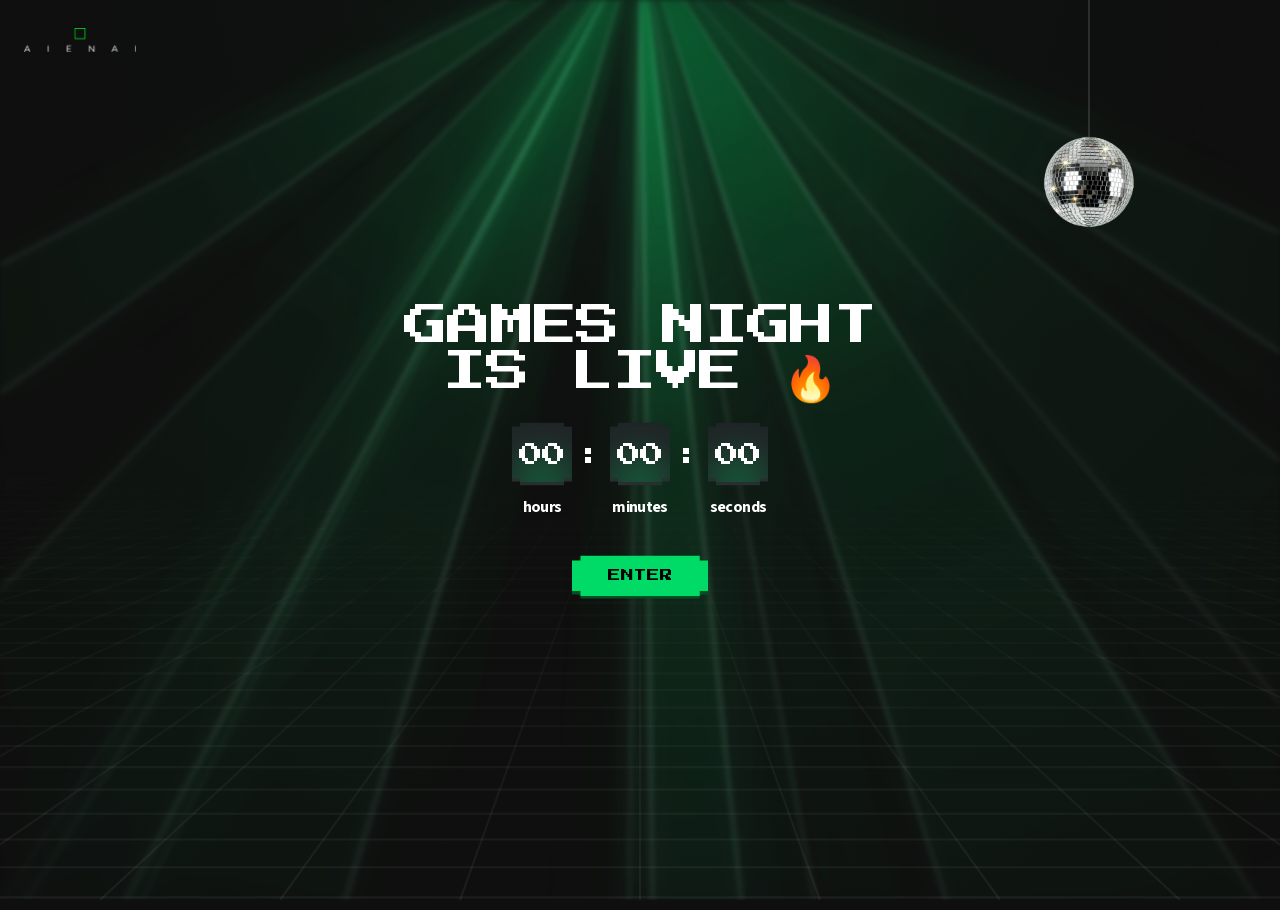
==== commit ee1db0cc: "Keep the holding page out of search results Hosting on GitHub Pages needs the repo public, but the r" ====
--- a/index.html
+++ b/index.html
@@ -3,6 +3,9 @@
 <head>
 <meta charset="utf-8">
 <meta name="viewport" content="width=device-width, initial-scale=1">
+<!-- The repo is public so GitHub Pages will serve it, but the run of show is
+     internal. Keep it out of search results: shareable by link, not findable. -->
+<meta name="robots" content="noindex, nofollow">
 <title>AIENAI — The games haven’t started… yet.</title>
 <style>
 /* AIENAI holding page — Figma "HUM App" node 3719:5247 (Desktop - 1, 1440x832) */
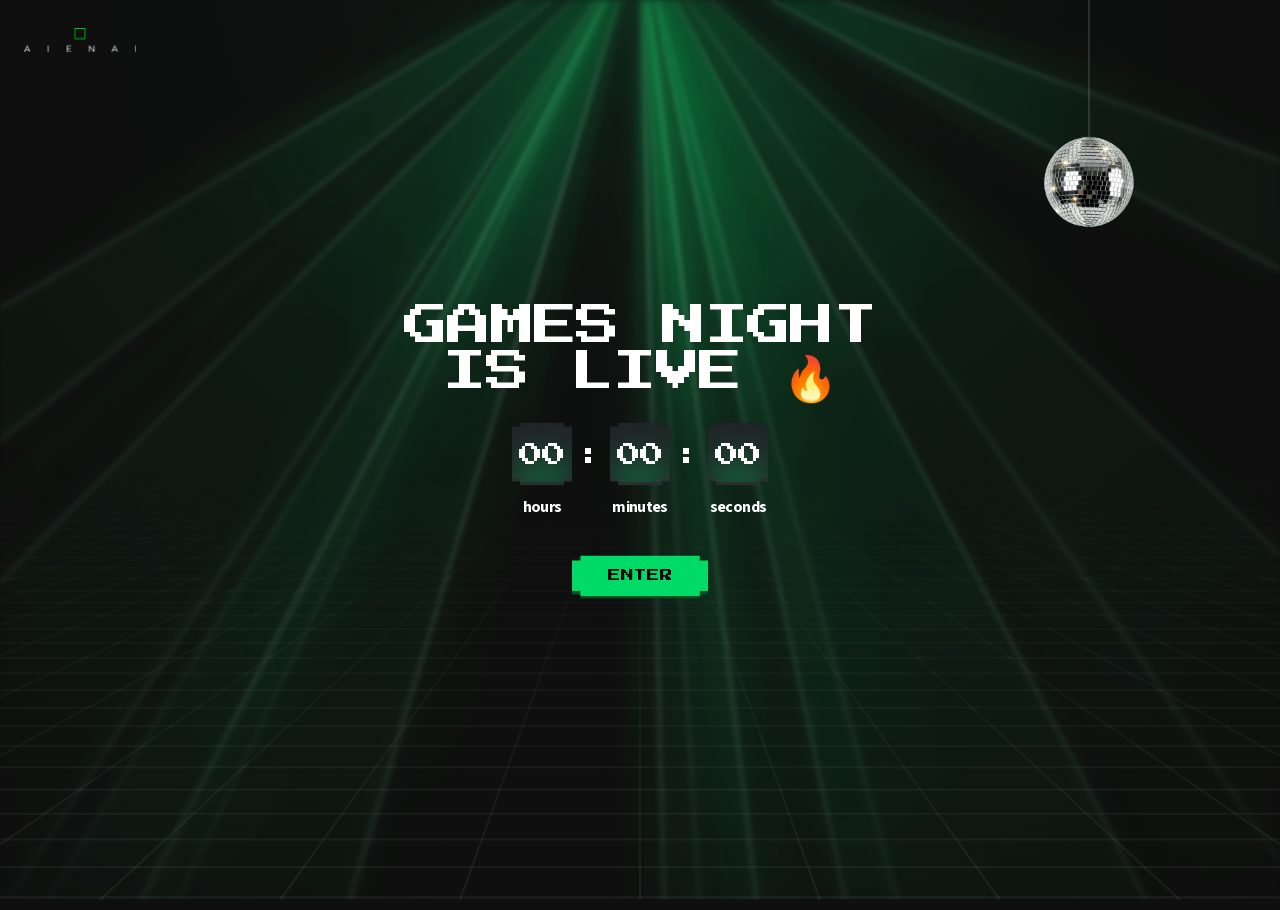
==== commit 30c00aad: "Correct the countdown when a backgrounded tab wakes The swap to the live headline rides a chain of s" ====
--- a/index.html
+++ b/index.html
@@ -1341,6 +1341,19 @@
 
   tick();
   addEventListener("hashchange", tick);
+  // A backgrounded tab has its timers throttled, and a frozen or suspended one
+  // has them deferred outright, so the swap can land late for anyone who left
+  // the page open across the start. tick() clears its own pending timer before
+  // doing anything, so calling it again is safe: it just re-reads the clock and
+  // re-arms. Returning to the tab therefore always shows the true state rather
+  // than whatever the last timer that managed to run left behind.
+  // Deliberately not gated on document.hidden. Ticking on the way out is
+  // harmless, and trusting that flag would mean trusting the one thing that is
+  // unreliable here: anything that reports the page hidden while it is on
+  // screen would suppress the very correction this exists to make.
+  // Bound to document, which is where the event is actually fired. It does
+  // bubble to window, but there is no reason to depend on that.
+  document.addEventListener("visibilitychange", tick);
 })();
 </script>
 <script>
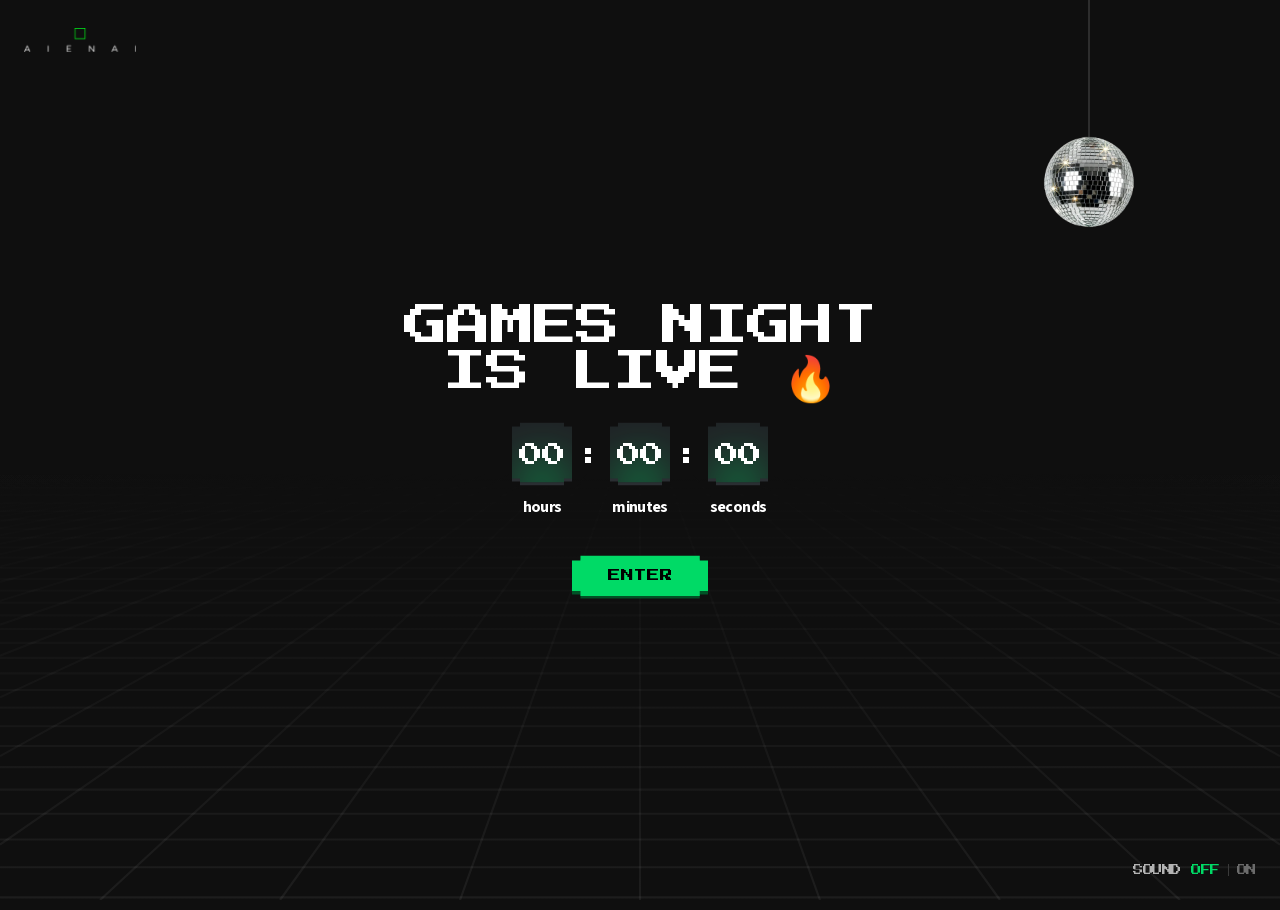
==== commit 67f4a640: "Add a sound control to the holding page Music, off by default, with an OFF | ON control in the botto" ====
--- a/index.html
+++ b/index.html
@@ -465,6 +465,62 @@
   cursor: grabbing;
 }
 
+/* Sound control, bottom right. Above both views at z-index 3 for the same
+   reason the logo is: it has to stay available on the countdown and the run of
+   show alike, and the run of show scrolls underneath it. */
+.sound {
+  position: fixed;
+  right: 24px;
+  bottom: 24px;
+  display: flex;
+  align-items: center;
+  gap: 8px;
+  z-index: 3;
+  font-family: var(--pixel);
+  font-size: 10px;
+  line-height: 12px;
+  letter-spacing: -0.4px;
+}
+
+.sound-label {
+  margin-right: 2px;
+  color: var(--muted);
+}
+
+/* font: inherit doesn't carry letter-spacing, which is not part of the font
+   shorthand, so the buttons would track differently from the label. */
+.sound-opt {
+  margin: 0;
+  padding: 0;
+  border: 0;
+  background: none;
+  font: inherit;
+  letter-spacing: inherit;
+  color: #6b6b6b;
+  cursor: pointer;
+}
+
+.sound-opt.is-current {
+  color: var(--green);
+}
+
+.sound-opt:hover:not(.is-current) {
+  color: #fff;
+}
+
+.sound-opt:focus-visible {
+  outline: 2px solid var(--green);
+  outline-offset: 4px;
+}
+
+/* A rule rather than a character: its height is then set in pixels and doesn't
+   drift with the font's line box. */
+.sound-sep {
+  width: 1px;
+  height: 12px;
+  background: #3a3a3a;
+}
+
 /* Painted by src/lasers.js. Shares the grid's stacking band but comes later in
    the document, so the beams sit in front of the floor and behind the content
    without either needing its own z-index. */
@@ -581,6 +637,18 @@
 <div class="disco" aria-hidden="true">
   <span class="disco-cord"></span>
   <span class="disco-ball"></span>
+</div>
+
+<!-- Outside both views, like the logo, so it stays reachable on the countdown
+     and the run of show alike. Two buttons rather than one switch: the control
+     shows both choices, so people click the one they want, and on a switch
+     clicking ON while already on would turn the music off. Marked up OFF-first
+     with OFF current, which is the honest reading if sound.js never runs. -->
+<div class="sound" role="group" aria-label="Sound">
+  <span class="sound-label">SOUND</span>
+  <button class="sound-opt is-current" type="button" data-sound="off" aria-pressed="true">OFF</button>
+  <span class="sound-sep" aria-hidden="true"></span>
+  <button class="sound-opt" type="button" data-sound="on" aria-pressed="false">ON</button>
 </div>
 
 <script>
@@ -1281,6 +1349,173 @@
   addEventListener("pointerup", release);
   addEventListener("pointercancel", release);
   addEventListener("keyup", release);
+})();
+</script>
+<script>
+/* Background music, off by default.
+ *
+ * The track is referenced by URL rather than inlined. It is 2.1MB, which is
+ * ~2.9MB once base64'd into a 142KB page, so inlining would make every visitor
+ * pay for audio most of them never turn on. The URL is absolute rather than
+ * relative because the standalone file gets opened from contexts with no base
+ * URL, where a relative path silently resolves to nothing. Nothing is fetched
+ * until someone asks for sound.
+ *
+ * An <audio> element, not decodeAudioData. Web Audio decodes to uncompressed
+ * Float32, so 135 seconds of 44.1kHz stereo would sit resident at ~48MB, and
+ * all that buys is sample-accurate scheduling that background music has no use
+ * for. click.js is the opposite case and correctly uses Web Audio: its sounds
+ * are milliseconds long and have to land on the exact edge of a press.
+ *
+ * Off is the default, and the choice is remembered. Autoplay is blocked until a
+ * gesture, so a returning visitor's stored "on" is attempted rather than
+ * assumed: if it is refused, the control waits for their next interaction and
+ * honours it then, instead of displaying ON over silence.
+ *
+ * There is deliberately no fade. It was written with one and removed: ramping
+ * up from zero means the element spends its first moments silent, and Chrome
+ * treats silent media in a backgrounded page as video-only and pauses it to
+ * save power, which rejects the pending play() with an AbortError. Anyone who
+ * turned sound on and changed tab inside the fade got nothing. The ramp can't
+ * be moved to a Web Audio gain node either: MediaElementSource on a
+ * cross-origin stream without CORS outputs silence, and this track is
+ * cross-origin by design. Starting at the target level costs a soft entry;
+ * stopping dead is what someone pressing OFF is asking for anyway.
+ */
+(() => {
+  const TRACK = "https://aienai-admin.github.io/socialnight-holding-page/assets/music.mp3";
+  const KEY = "aienai-sound";
+  // Background level. The track peaks at -3.9dB, so it is mastered loud and
+  // carries the room from down here.
+  const VOLUME = 0.3;
+
+  const group = document.querySelector(".sound");
+  if (!group) return;
+
+  const options = new Map(
+    [...group.querySelectorAll("[data-sound]")].map((b) => [b.dataset.sound, b])
+  );
+
+  let audio = null;
+  let armed = false;
+  // The standing intent, which is not the same as whether audio is playing:
+  // between a click and play() resolving, this is already true. The error
+  // handler reads it to know whether there is anything left to correct.
+  let wanted = false;
+  // Bumped on every change of intent. A play() that resolves after the visitor
+  // has asked for silence checks this and stands down rather than painting ON
+  // over their decision.
+  let gen = 0;
+
+  // localStorage throws rather than returning null under some privacy settings,
+  // and is missing outright for a file:// page in a few browsers. Neither is
+  // reason to lose the control, so reads and writes are both best effort.
+  const remember = (value) => {
+    try {
+      localStorage.setItem(KEY, value);
+    } catch {}
+  };
+
+  const recall = () => {
+    try {
+      return localStorage.getItem(KEY);
+    } catch {
+      return null;
+    }
+  };
+
+  function paint(on) {
+    for (const [name, button] of options) {
+      const current = (name === "on") === on;
+      button.classList.toggle("is-current", current);
+      button.setAttribute("aria-pressed", String(current));
+    }
+  }
+
+  // Waiting for the first gesture after a blocked autoplay. Both listeners have
+  // to come off together, so neither uses { once: true }.
+  function arm() {
+    if (armed) return;
+    armed = true;
+    addEventListener("pointerdown", wake);
+    addEventListener("keydown", wake);
+  }
+
+  function disarm() {
+    if (!armed) return;
+    armed = false;
+    removeEventListener("pointerdown", wake);
+    removeEventListener("keydown", wake);
+  }
+
+  function wake() {
+    disarm();
+    start(false);
+  }
+
+  /* `asked` separates a click on ON from a restore on load. A click gets
+   * optimistic feedback, because play() doesn't resolve until audio actually
+   * starts and over 2MB that is a visible wait in which the control would feel
+   * dead. A restore gets none, because it is expected to be refused. */
+  function start(asked) {
+    const mine = ++gen;
+    disarm();
+    wanted = true;
+
+    if (asked) {
+      paint(true);
+      remember("on");
+    }
+
+    if (!audio) {
+      audio = new Audio(TRACK);
+      audio.loop = true;
+      // Bound once, so it outlives any single call and can't close over a
+      // generation. The standalone file opened offline, or the host moving out
+      // from under the URL, both land here. Reverting quietly is the right
+      // failure: this is a holding page, not a player, and an error nobody can
+      // act on is worse than silence.
+      audio.addEventListener("error", () => {
+        if (wanted) paint(false);
+      });
+    }
+
+    audio.volume = VOLUME;
+    // Older Safari returns undefined from play() rather than a promise.
+    Promise.resolve(audio.play())
+      .then(() => {
+        if (gen !== mine) return;
+        paint(true);
+        remember("on");
+      })
+      .catch(() => {
+        if (gen !== mine) return;
+        paint(false);
+        if (asked) {
+          // Not the autoplay policy: this followed a real click. Something else
+          // failed, so don't leave behind a preference that can't be honoured.
+          remember("off");
+        } else {
+          // Expected on a fresh load, where the policy wants a gesture first.
+          // The preference stands and the next interaction anywhere starts it.
+          arm();
+        }
+      });
+  }
+
+  function stop() {
+    gen++;
+    disarm();
+    wanted = false;
+    paint(false);
+    remember("off");
+    if (audio) audio.pause();
+  }
+
+  options.get("on").addEventListener("click", () => start(true));
+  options.get("off").addEventListener("click", stop);
+
+  if (recall() === "on") start(false);
 })();
 </script>
 <script>
